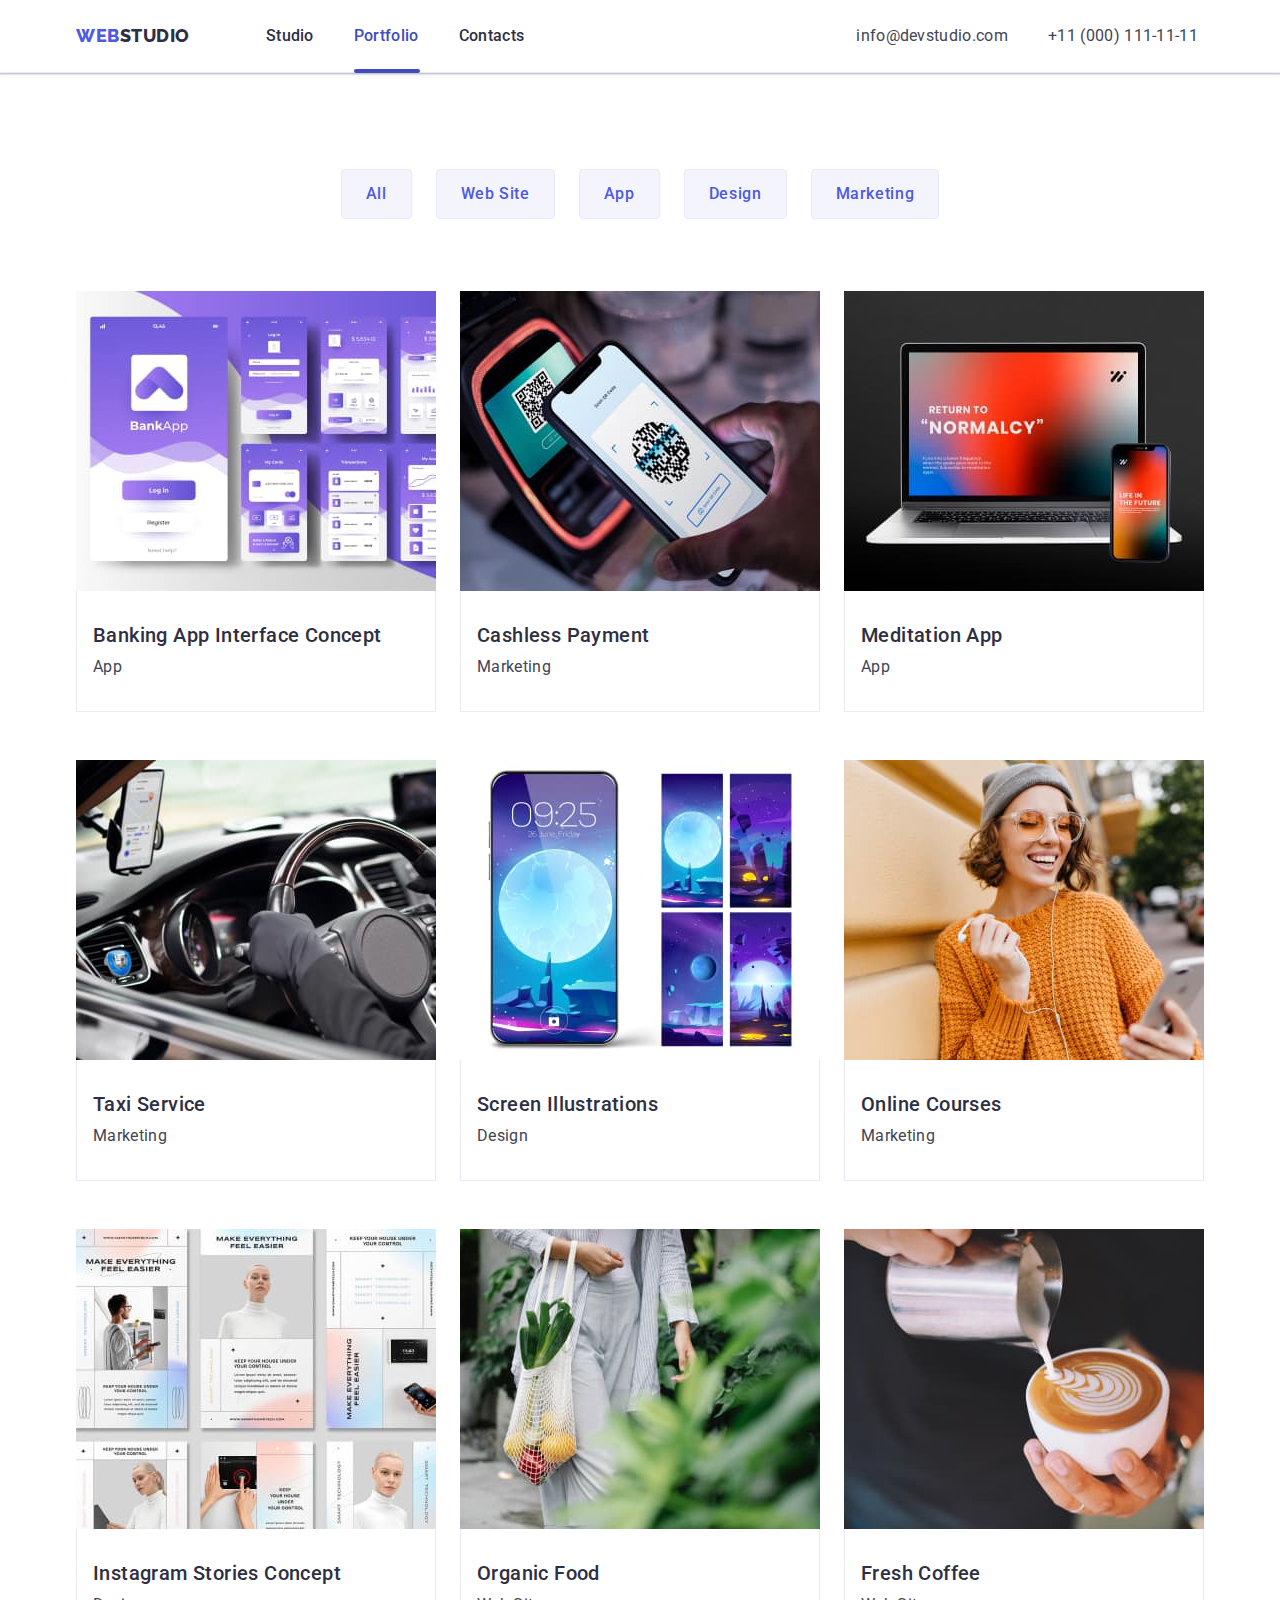
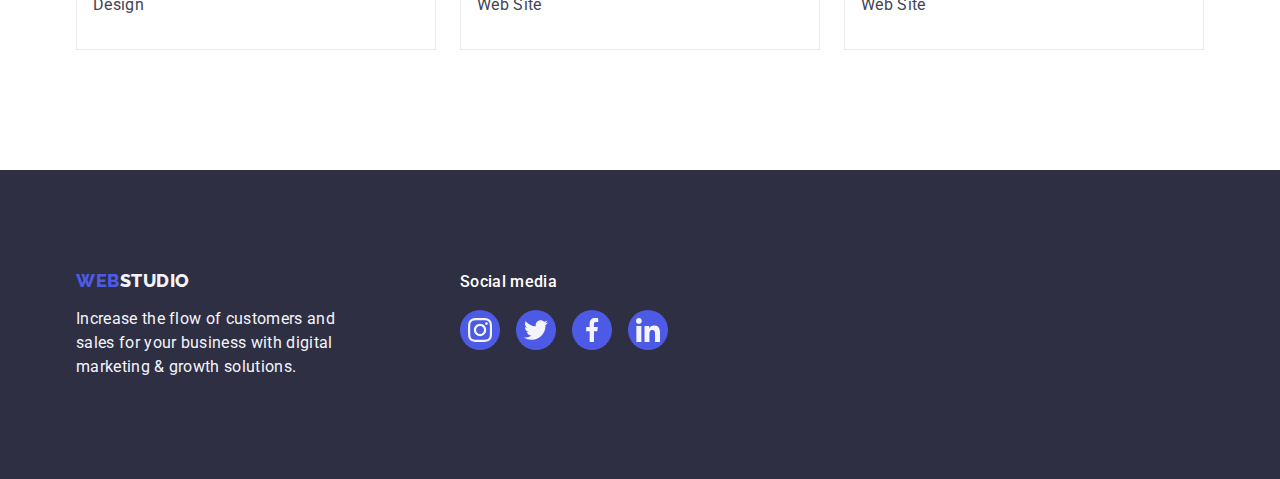
==== portfolio.html @ 27ae4219 "Initial commit" ====
<!DOCTYPE html>
<html lang="en">

<head>
    <meta charset="UTF-8">
    <meta http-equiv="X-UA-Compatible" content="IE=edge">
    <meta name="viewport" content="width=device-width, initial-scale=1.0">
    <meta name="description" content="Effective Solutions for Your Business">
    <title>Portfolio</title>

    <link href="https://cdn.jsdelivr.net/npm/modern-normalize@2.0.0/modern-normalize.min.css" rel="stylesheet">

    <link rel="stylesheet" href="./css/styles.css">
    <link
        href="https://fonts.googleapis.com/css2?family=Raleway:wght@800&family=Roboto:wght@400;500;700;900&display=swap"
        rel="stylesheet">
    <link rel="preconnect" href="https://fonts.googleapis.com">
    <link rel="preconnect" href="https://fonts.gstatic.com" crossorigin>

</head>

<body>
    <header class="header">
        <div class="container header-container">
            <!-- Navigation -->
            <nav class="nav-block">
                <a href="./index.html" class="logo link">Web<span class="header-logo-studio">Studio</span></a>
                <ul class="list nav-list">
                    <li> <a href="./index.html" class="nav-link link ">Studio</a>
                    </li>
                    <li> <a href="./portfolio.html" class="nav-link link link-active-portfolio">Portfolio</a>
                    </li>
                    <li> <a href="" class="nav-link link">Contacts</a>
                    </li>
                </ul>
            </nav>

            <!-- Contacts -->
            <address class="contacts">
                <ul class="list contacts-list">
                    <li><a href="mailto:info@devstudio.com" class="contacts-link link">info@devstudio.com</a>
                    </li>
                    <li><a href="tel:+110001111111" class="contacts-link link">+11 (000) 111-11-11</a></li>
                </ul>
            </address>
        </div>
    </header>



    <main>
        <section class="section-portfolio">
            <div class="container">
                <h1 class="visually-hidden">Portfolio</h1>
                <ul class="button-list list">
                    <li><button type="button" class="filter-button">All</button></li>
                    <li><button type="button" class="filter-button">Web Site</button></li>
                    <li><button type="button" class="filter-button">App</button></li>
                    <li><button type="button" class="filter-button">Design</button></li>
                    <li><button type="button" class="filter-button">Marketing</button></li>
                </ul>

                <!-- row1 -->
                <ul class="row-list list">
                    <li class="row-list-item ">
                        <a href="" class="link row-link">
                            <div class="overlay-box">
                                <img src="./images/Portfolio/img1-1.jpg" alt="bank app" width="360" height="300">
                                <p class="overlay-text">14 Stylish and User-Friendly App Design Concepts · Task
                                    Manager App
                                    · Calorie Tracker App · Exotic Fruit Ecommerce App ·
                                    Cloud Storage App</p>
                            </div>
                            <div class="project-card-container">
                                <h2 class="project-card-title">Banking App Interface Concept</h2>
                                <p class="project-card-text">App</p>
                            </div>
                        </a>
                    </li>
                    <li class="row-list-item">
                        <a href="" class="link row-link">
                            <div class="overlay-box">
                                <img src="./images/Portfolio/img1-2.jpg" alt="payment" width="360" height="300">
                                <p class="overlay-text">14 Stylish and User-Friendly App Design Concepts · Task Manager
                                    App
                                    · Calorie Tracker App · Exotic Fruit Ecommerce App ·
                                    Cloud Storage App/p>
                            </div>
                            <div class="project-card-container">
                                <h2 class="project-card-title">Cashless Payment</h2>
                                <p class="project-card-text">Marketing</p>
                            </div>
                        </a>
                    </li>
                    <li class="row-list-item">
                        <a href="" class="link row-link">
                            <div class="overlay-box">
                                <img src="./images/Portfolio/img1-3.jpg" alt="meditation app" width="360" height="300">
                                <p class="overlay-text">14 Stylish and User-Friendly App Design Concepts · Task Manager
                                    App
                                    · Calorie Tracker App · Exotic Fruit Ecommerce App ·
                                    Cloud Storage App</p>
                            </div>
                            <div class="project-card-container">
                                <h2 class="project-card-title">Meditation App</h2>
                                <p class="project-card-text">App</p>
                            </div>
                        </a>
                    </li>
                    <!-- row2 -->
                    <li class="row-list-item">
                        <a href="" class="link row-link">
                            <div class="overlay-box">
                                <img src="./images/Portfolio/img2-1.jpg" alt="taxi driver" width="360" height="300">
                                <p class="overlay-text">14 Stylish and User-Friendly App Design Concepts · Task Manager
                                    App
                                    · Calorie Tracker App · Exotic Fruit Ecommerce App ·
                                    Cloud Storage App</p>
                            </div>
                            <div class="project-card-container">
                                <h2 class="project-card-title">Taxi Service</h2>
                                <p class="project-card-text">Marketing</p>
                            </div>
                        </a>
                    </li>
                    <li class="row-list-item">
                        <a href="" class="link row-link">
                            <div class="overlay-box">
                                <img src="./images/Portfolio/img2-2.jpg" alt="screen illustrations" width="360"
                                    height="300">
                                <p class="overlay-text">14 Stylish and User-Friendly App Design Concepts · Task Manager
                                    App
                                    · Calorie Tracker App · Exotic Fruit Ecommerce App ·
                                    Cloud Storage App</p>
                            </div>
                            <div class="project-card-container">
                                <h2 class="project-card-title">Screen Illustrations</h2>
                                <p class="project-card-text">Design</p>
                            </div>
                        </a>
                    </li>
                    <li class="row-list-item">
                        <a href="" class="link row-link">
                            <div class="overlay-box">
                                <img src="./images/Portfolio/img2-3.jpg" alt="woman with phone" width="360"
                                    height="300">
                                <p class="overlay-text">14 Stylish and User-Friendly App Design Concepts · Task Manager
                                    App
                                    · Calorie Tracker App · Exotic Fruit Ecommerce App ·
                                    Cloud Storage App</p>
                            </div>
                            <div class="project-card-container">
                                <h2 class="project-card-title">Online Courses</h2>
                                <p class="project-card-text">Marketing</p>
                            </div>
                        </a>
                    </li>
                    <!-- row 3 -->
                    <li class="row-list-item">
                        <a href="" class="link row-link">
                            <div class="overlay-box">

                                <img src="./images/Portfolio/img3-1.jpg" alt="Instagram Stories" width="360"
                                    height="300">
                                <p class="overlay-text">14 Stylish and User-Friendly App Design Concepts · Task Manager
                                    App
                                    · Calorie Tracker App · Exotic Fruit Ecommerce App ·
                                    Cloud Storage App</p>
                            </div>
                            <div class="project-card-container">
                                <h2 class="project-card-title">Instagram Stories Concept</h2>
                                <p class="project-card-text">Design</p>
                            </div>
                        </a>
                    </li>
                    <li class="row-list-item">
                        <a href="" class="link row-link">
                            <div class="overlay-box">
                                <img src="./images/Portfolio/img3-2.jpg" alt="Organic Food" width="360" height="300">
                                <p class="overlay-text">14 Stylish and User-Friendly App Design Concepts · Task Manager
                                    App
                                    · Calorie Tracker App · Exotic Fruit Ecommerce App ·
                                    Cloud Storage App</p>
                            </div>
                            <div class="project-card-container">
                                <h2 class="project-card-title">Organic Food</h2>
                                <p class="project-card-text">Web Site</p>
                            </div>
                        </a>
                    </li>
                    <li class="row-list-item">
                        <a href="" class="link row-link">
                            <div class="overlay-box">
                                <img src="./images/Portfolio/img3-3.jpg" alt="Fresh Coffee" width="360" height="300">
                                <p class="overlay-text">14 Stylish and User-Friendly App Design Concepts · Task Manager
                                    App
                                    · Calorie Tracker App · Exotic Fruit Ecommerce App ·
                                    Cloud Storage App</p>
                            </div>
                            <div class="project-card-container">
                                <h2 class="project-card-title">Fresh Coffee</h2>
                                <p class="project-card-text">Web Site</p>
                            </div>
                        </a>
                    </li>
                </ul>
            </div>
        </section>
    </main>




    <!-- footer -->
    <footer class="footer">
        <div class="container footer-container">
            <div class="footer-container-primary">
                <a href="./index.html" class="footer-logo footer-link">Web<span class="footer-logo-studio">Studio</span>
                </a>
                <p class="footer-text">Increase the flow of customers and sales for your business with digital marketing
                    &
                    growth solutions.</p>
            </div>

            <!-- logo block -->
            <div class="block-footer-icon">
                <p class="footer-social-title">Social media</p>
                <ul class="footer-icon-list">
                    <li class="footer-icon-item">
                        <a href="https://www.instagram.com" class="footer-icon-link" target="_blank">
                            <svg class="footer-icon" width="24" height="24">
                                <use href="./images/icons.svg#instagram-footer">
                                </use>
                            </svg>
                        </a>
                    </li>
                    <li class="footer-icon-item">
                        <a href="https://www.twitter.com" class="footer-icon-link" target="_blank">
                            <svg class="footer-icon" width="24" height="24">
                                <use href="./images/icons.svg#twitter-footer">
                                </use>
                            </svg>
                        </a>
                    </li>
                    <li class="footer-icon-item">
                        <a href="https://www.facebook.com" class="footer-icon-link" target="_blank">
                            <svg class="footer-icon" width="24" height="24">
                                <use href="./images/icons.svg#facebook-footer">
                                </use>
                            </svg>
                        </a>
                    </li>
                    <li class="footer-icon-item">
                        <a href="https://www.linkedin.com" class="footer-icon-link" target="_blank">
                            <svg class="footer-icon" width="24" height="24">
                                <use href="./images/icons.svg#linkedin-footer">
                                </use>
                            </svg>
                        </a>
                    </li>
                </ul>

            </div>
        </div>
    </footer>


</body>
---- css/styles.css ----
:root {
    --primary-brand-color: #4D5AE5;
    --navbar-color: #2E2F42;
    --navbar-contacts-color: #434455;
    --text-color: #434455;
    --footer-text-color: #F4F4FD;
    --button-border-color: #e7e9fc;
    --ocean-link-color: #404BBF;
    --logo-color: #8E8F99;
    --white-color: #FFFFFF;
}

body {
    font-family: 'Raleway', sans-serif;
    font-family: "Roboto", sans-serif;
    background: #FFFFFF;
    min-height: 100vh;
    color: var(--text-color);

}

main {}

h1,
h2,
h3,
h4,
h5,
h6,
ul,
li,
p {
    margin: 0;
}

header {
    background: #FFFFFF;
}

a {
    text-decoration: none;
}

ul {
    list-style-type: none;
}

.list {
    list-style: none;
}

.link {
    text-decoration: none;
}

img {
    display: block;
}

.container {
    width: 1158px;
    margin: 0 auto;
    padding: 0 15px;
}

.section {
    margin: 0 auto;
    padding: 0 15px
}

.visually-hidden {
    position: absolute;
    width: 1px;
    height: 1px;
    margin: -1px;
    border: 0;
    padding: 0;
    white-space: nowrap;
    clip-path: inset(100%);
    clip: rect(0 0 0 0);
    overflow: hidden;
}

/*=============================================
=                   header                    =
=============================================*/

.header {
    border-bottom: 1px solid #e7e9fc;
    padding: 24px 0;
    box-shadow: 0px 2px 1px rgba(46, 47, 66, 0.08),
        0px 1px 1px rgba(46, 47, 66, 0.16),
        0px 1px 6px rgba(46, 47, 66, 0.08)
}

.header-container {
    display: flex;
    padding-right: 0;
    padding-left: 0;
    padding: 0 15px;
}


.logo {
    color: var(--primary-brand-color);
    font-family: "Raleway", sans-serif;
    text-decoration: none;
    text-transform: uppercase;
    font-weight: 800;
    font-size: 18px;
    line-height: 1.17;
    letter-spacing: 0.03em;
    margin-right: 76px;
}


.header-logo-studio {
    color: var(--navbar-color);
}

.nav-block {
    display: flex;
    align-items: center;
    margin-right: 332px;
    position: relative;
}

/* ???????????? */

.link-active-studio::after {
    content: "";
    position: absolute;
    width: 48px;
    height: 4px;
    background: var(--ocean-link-color);
    border-radius: 2px;
    color: #404bbf;
    left: 0;
    bottom: -4px;
}

.link-active-portfolio::after {
    content: "";
    position: absolute;
    width: 66px;
    height: 4px;
    background: #404bbf;
    border-radius: 2px;
    left: 0;
    bottom: -4px;
}

/* ???????????????? */
.nav-list-item {
    position: relative;
}

.nav-list {
    display: flex;
    gap: 40px;
    padding-left: 0;
}

.nav-link {
    font-weight: 500;
    font-size: 16px;
    line-height: 1.5;
    letter-spacing: 0.02em;
    color: var(--navbar-color);
    padding: 24px 0;
}

/* active link */
.link-active-studio {
    transition: color 250ms cubic-bezier(0.4, 0, 0.2, 1);
    position: relative;
    color: #404bbf;
}

.link-active-portfolio {
    transition: color 250ms cubic-bezier(0.4, 0, 0.2, 1);
    position: relative;
    color: #404bbf;
}

/* active link */

.nav-link:hover {
    color: #404bbf;
}

.nav-link:active {
    color: #404bbf;
}

.contacts {
    font-style: normal;

}

.contacts-list {
    display: flex;
    padding-left: 0;
    gap: 40px;
}

.contacts-link {
    font-size: 16px;
    line-height: 1.5;
    letter-spacing: 0.02em;
    color: var(--navbar-contacts-color);
    line-height: 24px;

    transition: color 250ms cubic-bezier(0.4, 0, 0.2, 1);
    ;
}


.contacts-link:hover {
    color: var(--ocean-link-color);
}

.contacts-link:active {
    color: var(--ocean-link-color);
}

.contacts-link:focus {
    color: #404bbf;
}

/*=============================================
=                    main                     =
=============================================*/

/* 1 Section Title block */
.title-block {
    max-width: 1440px;
    padding: 188px 0;
    background-size: cover;
    background-image: linear-gradient(rgba(46, 47, 66, 0.7), rgba(46, 47, 66, 0.7)), url(../images/title-bg.jpg);
    background-repeat: no-repeat;
    background-position: center;
    background-size: cover;
}

.title-container {
    padding: 0;
    max-width: 496px;
    align-items: center;
    margin: 0 auto;
}

.title-text {
    display: flex;
    font-style: normal;
    font-weight: 700;
    font-size: 56px;
    line-height: 1.07;
    text-align: center;
    letter-spacing: 0.02em;
    color: #FFFFFF;
    margin-bottom: 48px;
    max-width: 496px;


}

.title-button {
    font-family: "Roboto", sans-serif;
    font-weight: 500;
    font-size: 16px;
    letter-spacing: 0.04em;
    color: #FFFFFF;
    cursor: pointer;
    background-color: var(--primary-brand-color);
    font-style: normal;
    line-height: 1.5;

    margin-top: 48px;
    margin: 0 auto;
    display: block;
    min-width: 169px;
    height: 56px;
    border: none;
    border-radius: 4px;
    transition: background-color 250ms cubic-bezier(0.4, 0, 0.2, 1);

}

.title-button:hover {
    background-color: var(--ocean-link-color);
}

.title-button:active {
    background-color: var(--ocean-link-color);
}

.title-button:focus {
    background-color: var(--ocean-link-color);
}

/* 2 Section about */



.about {
    padding: 120px 0;
}

.about-title {
    font-weight: 500;
    font-size: 20px;
    line-height: 1.2;
    letter-spacing: 0.02em;
    color: var(--navbar-color);

}

.about-list {
    display: flex;
    gap: 24px;
    padding-left: 0;
    align-items: center;
}

.about-list-item {
    width: calc((100% - 72px) / 4);
}

.section-about-title {
    font-weight: 500;
    font-size: 20px;
    line-height: 1.2;
    letter-spacing: 0.02em;
    color: var(--navbar-color);
    margin-bottom: 8px;
}

.section-about-text {
    font-size: 16px;
    line-height: 1.5;
    letter-spacing: 0.02em;
    color: var(--text-color);
}

/* icon about */
.about-icon {
    display: flex;
    justify-content: center;
    background-color: #F4F4FD;
    padding: 24px 0;
    border-radius: 4px;
    align-items: center;
    margin-bottom: 8px;
}

/* 3 Section work */

.work {
    padding-bottom: 120px;
}

.section-work-title {
    font-weight: 700;
    font-size: 36px;
    text-transform: capitalize;
    color: var(--navbar-color);
    line-height: 1.11;
    letter-spacing: 0.02em;
    text-align: center;
    margin-bottom: 72px;
    margin-top: 0;
}

.work-list {
    display: flex;
    gap: 24px;
    padding-left: 0;
}

.work-list-item {
    width: calc((100% - 48px)/3);
}

/* 4 Section Team */
.team {
    padding: 120px 0;
    background-color: #F4F4FD;
}


.team-title {
    font-family: 'Roboto';
    font-style: normal;
    font-weight: 700;
    font-size: 36px;
    line-height: 1.11;
    text-align: center;
    letter-spacing: 0.02em;
    text-transform: capitalize;
    color: var(--navbar-color);
    margin-bottom: 72px;
}

.team-list {
    display: flex;
    gap: 24px;
    padding-left: 0;
    margin-top: 0px;
    margin-bottom: 0px;
}

.team-list-item {
    text-align: center;
    background: #FFFFFF;
    width: calc((100% - 3 * 24px) / 4);
    box-shadow: 0px 1px 6px rgba(46, 47, 66, 0.08), 0px 1px 1px rgba(46, 47, 66, 0.16), 0px 2px 1px rgba(46, 47, 66, 0.08);
    border-radius: 0px 0px 4px 4px;
}

.team-card-container {
    padding: 32px 0;
}

.our-team-container {}

.team-list-name {
    font-style: normal;
    font-weight: 500;
    font-size: 20px;
    line-height: 1.2;
    text-align: center;
    letter-spacing: 0.02em;
    color: #2E2F42;
    margin-bottom: 8px;
    margin-top: 0;
}

.team-list-text {
    font-size: 16px;
    line-height: 1.5;
    letter-spacing: 0.02em;
    text-align: center;
    margin: 0;
    margin-bottom: 8px;
}

.team-icon {
    left: 30%;
    right: 30%;
    top: 30%;
    bottom: 30%;
    max-width: 16px;
    max-height: 16px;
    fill: var(--footer-text-color);
}


.team-block-icon {}

.team-block-icon-list {
    display: flex;
    gap: 24px;
    padding: 0;
    justify-content: center;
}

.team-logo-link {
    width: 40px;
    height: 40px;
    background-color: var(--primary-brand-color);
    border-radius: 50%;
    display: flex;
    align-items: center;
    justify-content: center;
    transition: background-color 250ms cubic-bezier(0.4, 0, 0.2, 1);
}


.team-logo-link:hover {
    background-color: var(--ocean-link-color);
}

.team-logo-link:focus {
    background-color: var(--ocean-link-color);
}

/* Section customers */
.customers {
    padding: 120px 0;
}

.customers-list {
    display: flex;
    gap: 24px;
    justify-content: center;
    align-items: center;
    padding: 0;

}

.customers-item {
    width: calc((100% - 120px) / 6);
    height: 88px;

}

.customers-link {
    width: 100%;
    height: 100%;
    border: 1px solid #8E8F99;
    border-radius: 4px;
    display: flex;
    align-items: center;
    justify-content: center;
    color: var(--logo-color);
    transition: border-color 250ms cubic-bezier(0.4, 0, 0.2, 1),
        color 250ms cubic-bezier(0.4, 0, 0.2, 1);

}

.customers-link:hover {
    border-color: #404BBF;
    color: #404BBF;
    fill: #404BBF;
}

.customers-link:focus {
    border-color: #404BBF;
    color: #404BBF;
    fill: #404BBF;
}

.customers-link:active {
    border-color: #404BBF;
    color: #404BBF;
    fill: #404BBF;
}

.block-icon {
    border-radius: 4px;
    width: 168px;
    padding: 16px 32px;
}


.block-icon:hover .logo-customers {
    fill: var(--ocean-link-color);
}

.logo-customers {
    width: 104px;
    height: 56px;
    fill: currentColor;
}

.logo-customers:hover {}

/*=============================================
=                   footer                    =
=============================================*/
.footer {
    background: #2E2F42;
    padding: 100px 0;
}

.footer-logo {
    color: var(--primary-brand-color);
    font-family: "Raleway", sans-serif;
    text-decoration: none;
    text-transform: uppercase;
    font-weight: 800;
    font-size: 18px;
    line-height: 1.17;
    letter-spacing: 0.03em;
}

.footer-logo-studio {
    color: #f4f4fd;
}

.footer-link {
    margin-bottom: 16px;
    display: inline-block;
}

.footer-text {
    line-height: 1.5;
    letter-spacing: 0.02em;
    color: var(--footer-text-color);
    max-width: 264px;
    margin: 0;
}

.footer-container {
    display: flex;
    align-items: baseline
}

.footer-container-primary {
    margin-right: 120px;
}

/* icon block */
.block-footer-icon {}


.footer-icon {
    fill: var(--footer-text-color);
}

.footer-icon-list {
    display: flex;
    gap: 16px;
    align-items: center;
    justify-content: center;
    padding: 0;

}

.footer-icon-item {
    width: 40px;
    height: 40px;
    position: relative;

}

.footer-icon-link {
    width: 100%;
    height: 100%;
    display: flex;
    background-color: var(--primary-brand-color);
    border-radius: 50%;
    align-items: center;
    justify-content: center;
    transition: background-color 250ms cubic-bezier(0.4, 0, 0.2, 1);
}

.footer-icon-link:hover {
    background-color: #31D0AA;
}

.footer-icon-link:focus {
    background-color: #31D0AA;
}

.footer-icon-link:active {
    background-color: #31D0AA;
}

.footer-social-title {
    font-weight: 500;
    font-size: 16px;
    letter-spacing: 0.02em;
    line-height: 1.5;
    color: var(--white-color);
    margin-bottom: 16px;
    padding: 0;
}



/*=============================================
=               Portfolio page                =
=============================================*/

.section-portfolio {
    padding-top: 96px;
    padding-bottom: 120px;
}

.button-list {
    display: flex;
    gap: 24px;
    justify-content: center;
    margin-bottom: 72px;
    padding: 0;
}

.filter-button {
    font-family: "Roboto", sans-serif;
    font-weight: 500;
    font-size: 16px;
    line-height: 1.5;
    letter-spacing: 0.04em;
    color: var(--primary-brand-color);
    background-color: var(--footer-text-color);
    cursor: pointer;

    padding: 12px 24px;
    border: 1px solid var(--button-border-color);
    border-radius: 4px;

    transition: color 250ms cubic-bezier(0.4, 0, 0.2, 1),
        background-color 250ms cubic-bezier(0.4, 0, 0.2, 1),
        border-color 250ms cubic-bezier(0.4, 0, 0.2, 1),
        box-shadow 250ms cubic-bezier(0.4, 0, 0.2, 1);
}

.filter-button:hover,
.filter-button:focus,
.filter-button:active {
    color: #FFFFFF;
    background-color: #404BBF;
    border: 1px solid transparent;
    box-shadow: 0px 3px 1px rgba(0, 0, 0, 0.1),
        0px 2px 1px rgba(0, 0, 0, 0.08),
        0px 2px 2px rgba(0, 0, 0, 0.12);
}


.row-list {
    display: flex;
    flex-wrap: wrap;
    column-gap: 24px;
    row-gap: 48px;
    padding: 0;

}

.row-link {
    display: block;
    transition: box-shadow 250ms cubic-bezier(0.4, 0, 0.2, 1);
}

.row-link:hover,
.row-link:focus {
    box-shadow: 0px 1px 6px rgba(46, 47, 66, 0.08),
        0px 1px 1px rgba(46, 47, 66, 0.16),
        0px 2px 1px rgba(46, 47, 66, 0.08);
    transform: translateY(0%);
}

.row-list-item {
    width: calc((100% - 48px)/3);
}


.row-list-item:hover,
.row-list-item:focus {
    box-shadow: 0px 1px 6px rgba(46, 47, 66, 0.08),
        0px 1px 1px rgba(46, 47, 66, 0.16),
        0px 2px 1px rgba(46, 47, 66, 0.08);
}

.project-card-container {
    padding: 32px 16px;
    border: 1px solid #e7e9fc;
    border-top: none;
    width: 360px;

}

.project-card-title {
    font-weight: 500;
    font-size: 20px;
    line-height: 1.2;
    letter-spacing: 0.02em;
    color: #2e2f42;
    margin-bottom: 8px;
}

.project-card-text {
    font-size: 16px;
    line-height: 1.5;
    letter-spacing: 0.02em;
    color: var(--text-color);

}

.row-link:hover .overlay-text,
.row-link:focus .overlay-text {
    transform: translateY(0%);
}

/* overlay */
.overlay-text {
    position: absolute;
    top: 0;
    font-size: 16px;
    line-height: 1.5;
    letter-spacing: 0.02em;
    background-color: #4d5ae5;
    height: 100%;
    width: 100%;
    transform: translateY(100%);
    transition: transform 250ms cubic-bezier(0.4, 0, 0.2, 1);
    color: var(--footer-text-color);
    padding: 40px 32px;
}

.overlay-box {
    position: relative;
    overflow: hidden;
}

/* modal */


.is-hidden {
    visibility: hidden;
    opacity: 0;
    pointer-events: none;
}

.modal-container {
    position: fixed;
    top: 0;
    left: 0;
    width: 100%;
    height: 100%;
    background-color: rgba(46, 47, 66, 0.4);
    transition: opacity 250ms cubic-bezier(0.4, 0, 0.2, 1), visibility 250ms cubic-bezier(0.4, 0, 0.2, 1);
}

.modal-active {
    position: absolute;
    width: 408px;
    min-height: 584px;

    top: 50%;
    left: 50%;

    cursor: default;
    display: flex;
    justify-content: end;
    transform: translate(-50%, -50%) scale(1);


    background: #FCFCFC;
    box-shadow: 0px 1px 1px rgba(0, 0, 0, 0.14), 0px 1px 3px rgba(0, 0, 0, 0.12), 0px 2px 1px rgba(0, 0, 0, 0.2);
    border-radius: 4px;

    padding-top: 24px;
    padding-right: 24px;

    transition: transform 250ms cubic-bezier(0.4, 0, 0.2, 1);
}

.close-btn {
    position: absolute;
    top: 24px;
    right: 24px;
    width: 24px;
    height: 24px;

    cursor: pointer;
    background-color: #E7E9FC;
    border: 1px solid rgba(0, 0, 0, 0.1);
    border-radius: 50%;
    display: flex;
    justify-content: center;
    align-items: center;
    padding: 0px;

    transition: background-color 250ms cubic-bezier(0.4, 0, 0.2, 1), border 250ms cubic-bezier(0.4, 0, 0.2, 1);
}

.close-btn:hover,
.close-btn:focus {
    background-color: #404bbf;
    border: none;
}

.close-btn-svg {
    padding: 0;
    margin: 0;
    transition: fill 250ms cubic-bezier(0.4, 0, 0.2, 1);
}

.close-btn:hover .close-btn-svg,
.close-btn:focus .close-btn-svg {
    fill: #ffffff
}
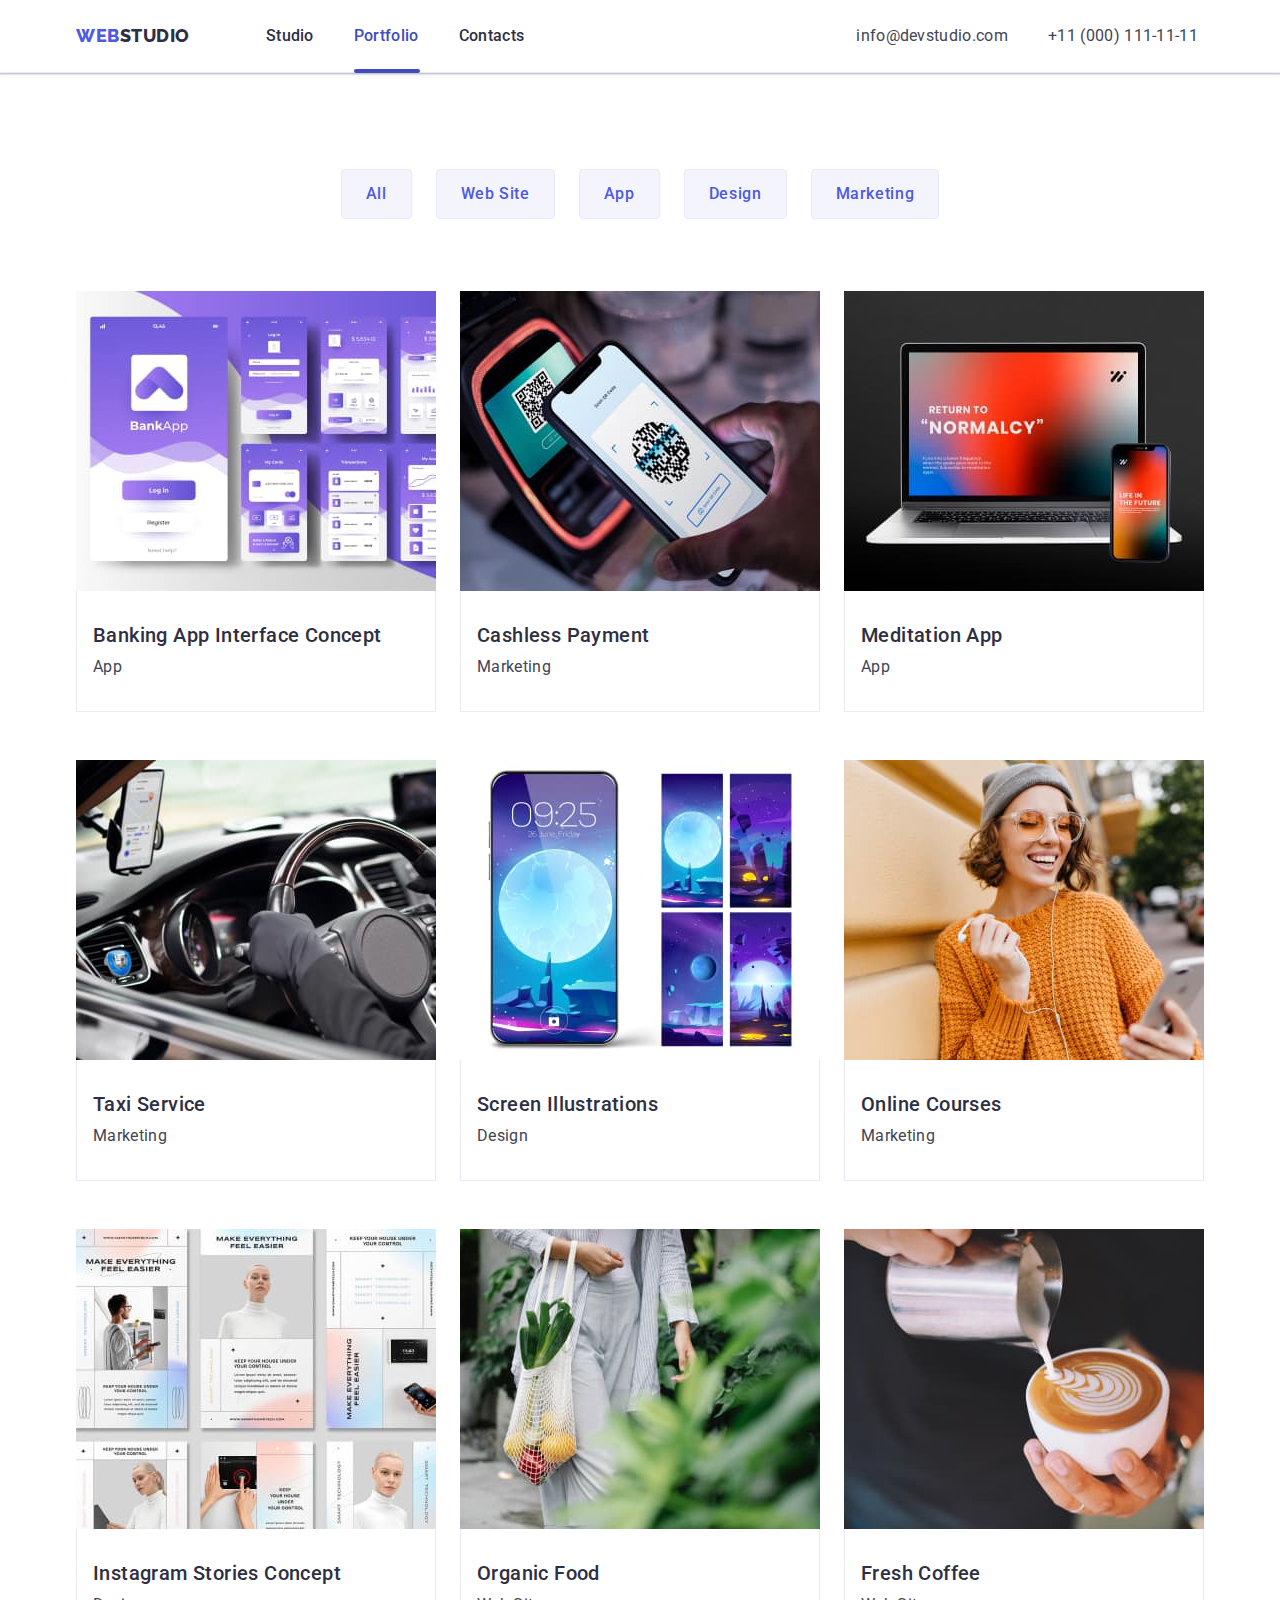
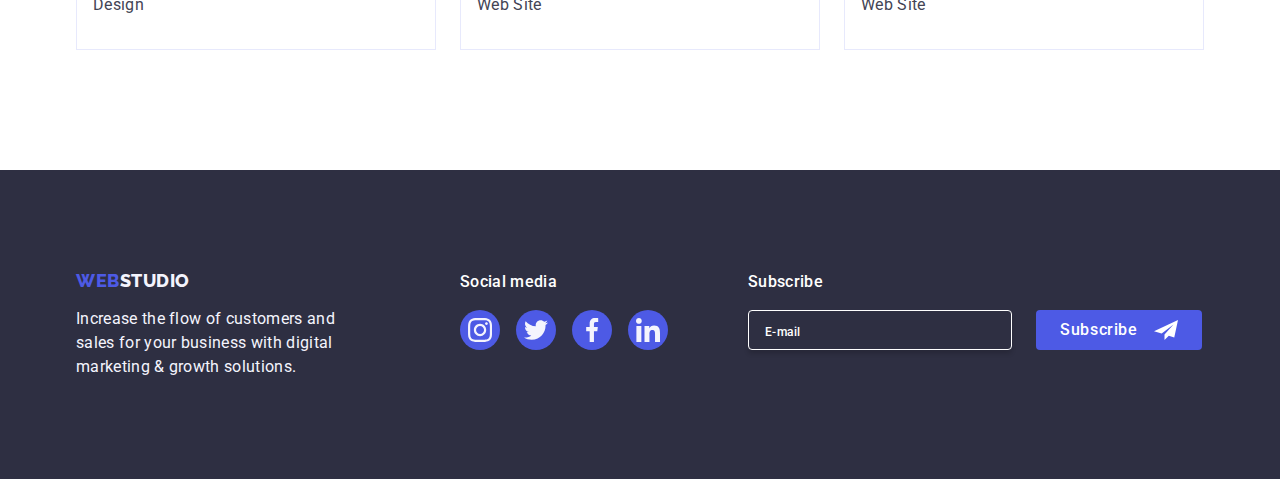
==== commit 650b5cb3: "fotter" ====
--- a/portfolio.html
+++ b/portfolio.html
@@ -261,6 +261,21 @@
                 </ul>
 
             </div>
+            <!-- Subscribe -->
+            <div class="footer-subscribe-container">
+
+                <p class="subscribe-text">Subscribe</p>
+                <div class="subscribe-input-block">
+                    <input type="email" name="footer-email" id="footer-email" class="footer-input" placeholder="E-mail">
+                    <button type="submit" class="subscribe-btn">Subscribe<span>
+                            <svg width="24" height="24" class="subscribe-btn-logo">
+                                <use href="./images/icons.svg#footer-subscribe"></use>
+                            </svg>
+                        </span>
+                    </button>
+                </div>
+            </div>
+
         </div>
     </footer>
 
--- a/css/styles.css
+++ b/css/styles.css
@@ -659,6 +659,75 @@
 }
 
 
+/* Subscribe */
+
+.footer-subscribe-container {
+    margin-left: 80px;
+}
+
+.subscribe-text {
+    color: var(--white, #FFF);
+    font-size: 16px;
+    font-weight: 500;
+    line-height: 24px;
+    letter-spacing: 0.32px;
+    margin-bottom: 16px;
+}
+
+.subscribe-input-block {
+    display: flex;
+    gap: 24px;
+    justify-content: center;
+    align-items: center;
+}
+
+.footer-input {
+    width: 264px;
+    height: 40px;
+    border-radius: 4px;
+    border: 1px solid var(--white, #FFF);
+    box-shadow: 0px 4px 4px 0px rgba(0, 0, 0, 0.15);
+    background-color: #4d5ae500;
+    padding-left: 16px;
+
+    font-weight: 500;
+    line-height: 24px;
+    color: var(--button-border-color);
+}
+
+.footer-input::placeholder {
+    color: var(--white, #FFF);
+    font-size: 12px;
+
+    line-height: 24px;
+    letter-spacing: 0.48px;
+}
+
+.subscribe-btn {
+    padding: 8px 24px;
+    color: var(--white, #FFF);
+    text-align: center;
+
+    /* Button Text */
+    font-size: 16px;
+    font-weight: 500;
+    line-height: 24px;
+    letter-spacing: 0.64px;
+    background-color: var(--primary-brand-color);
+    border-radius: 4px;
+    display: flex;
+    gap: 16px;
+    height: 40px;
+    border: none;
+    transition: background-color 250ms cubic-bezier(0.4, 0, 0.2, 1);
+}
+
+.subscribe-btn:hover {
+    background: var(--ocean, #404BBF);
+}
+
+.subscribe-btn-logo {}
+
 
 /*=============================================
 =               Portfolio page                =
@@ -823,7 +892,7 @@
 
     cursor: default;
     display: flex;
-    justify-content: end;
+    flex-direction: column;
     transform: translate(-50%, -50%) scale(1);
 
 
@@ -831,12 +900,13 @@
     box-shadow: 0px 1px 1px rgba(0, 0, 0, 0.14), 0px 1px 3px rgba(0, 0, 0, 0.12), 0px 2px 1px rgba(0, 0, 0, 0.2);
     border-radius: 4px;
 
-    padding-top: 24px;
+    padding-top: 72px;
     padding-right: 24px;
-
+    padding-left: 24px;
     transition: transform 250ms cubic-bezier(0.4, 0, 0.2, 1);
 }
 
+/* close btn */
 .close-btn {
     position: absolute;
     top: 24px;
@@ -871,4 +941,176 @@
 .close-btn:hover .close-btn-svg,
 .close-btn:focus .close-btn-svg {
     fill: #ffffff
+}
+
+/* close btn */
+
+/* input */
+.input-container {
+    display: flex;
+    flex-direction: column;
+    align-items: center;
+    justify-content: center;
+}
+
+.input-container h3 {
+    color: var(--navyblue, #2E2F42);
+    text-align: center;
+    /* Body Medium */
+    font-size: 16px;
+    font-family: Roboto;
+    font-weight: 500;
+    line-height: 24px;
+    letter-spacing: 0.32px;
+}
+
+
+
+.modal-content {}
+
+.form-container {
+    display: flex;
+    flex-direction: column;
+    justify-content: center;
+    margin-top: 16px;
+}
+
+.form-container input {}
+
+.form-input {
+    border: 1px solid var(--navyblue-modal, rgba(46, 47, 66, 0.40));
+    border-radius: 4px;
+    width: 360px;
+    height: 40px;
+
+    font-size: 12px;
+    font-family: Roboto;
+    line-height: 14px;
+    letter-spacing: 0.48px;
+    color: #2E2F42;
+    transition: border 250ms cubic-bezier(0.4, 0, 0.2, 1);
+}
+
+.form-container label {
+    display: flex;
+    align-items: flex-start;
+    margin-top: 8px;
+    margin-bottom: 4px;
+}
+
+label {
+    color: var(--lightslate, #8E8F99);
+    /* Small Text */
+    font-size: 12px;
+    font-family: Roboto;
+    line-height: 14px;
+    letter-spacing: 0.48px;
+}
+
+/* comments */
+.comment-textarea {
+    width: 360px;
+    height: 120px;
+    resize: none;
+    padding-top: 8px;
+    padding-left: 16px;
+    padding-right: 16px;
+}
+
+textarea::placeholder {
+    color: var(--navyblue-modal, rgba(46, 47, 66, 0.40));
+    font-size: 12px;
+    font-family: Roboto;
+    line-height: 14px;
+    letter-spacing: 0.48px;
+
+}
+
+/* checkbox */
+.checkbox-input {
+    border-radius: 2px;
+    border: 1px solid var(--navyblue-modal, rgba(46, 47, 66, 0.40));
+}
+
+.checkbox-text {
+    color: #8E8F99;
+    font-size: 12px;
+    font-family: Roboto;
+    line-height: 14px;
+    letter-spacing: 0.48px;
+}
+
+.checkbox-link {}
+
+.checkbox-container {
+    display: flex;
+    margin-top: 16px;
+    width: 360px;
+    gap: 8px;
+    position: relative;
+}
+
+/* .checkbox-logo {
+    position: absolute;
+    top: 0;
+    left: 0;
+} */
+
+.input-container button {
+    padding: 16px 32px;
+    color: var(--white, #FFF);
+    text-align: center;
+    /* Button Text */
+    font-size: 16px;
+    font-family: Roboto;
+    font-weight: 500;
+    line-height: 24px;
+    letter-spacing: 0.64px;
+    border-radius: 4px;
+    background-color: #4D5AE5;
+    box-shadow: 0px 4px 4px 0px rgba(0, 0, 0, 0.15);
+    width: 169px;
+    border: none;
+    margin-top: 24px;
+    transition: background-color 250ms cubic-bezier(0.4, 0, 0.2, 1);
+}
+
+.input-container button:hover {
+    background-color: var(--ocean, #404BBF);
+}
+
+/* modal logo */
+
+.modal-logo {
+    position: absolute;
+    top: 11px;
+    left: 16px;
+    fill: var(--navbar-color);
+    transition: fill 250ms cubic-bezier(0.4, 0, 0.2, 1);
+}
+
+.input-block {
+    border: none;
+}
+
+/* .input-block:hover .modal-logo, */
+.input-block:focus-within .modal-logo {
+    fill: var(--primary-brand-color);
+}
+
+.input-block:focus-within .modal-logo {
+    fill: var(--primary-brand-color);
+}
+
+.form-input:focus-within {
+    border: 1px solid var(--primary-brand-color);
+}
+
+.input-block {
+    position: relative;
+
+}
+
+.input-block input {
+    padding-left: 38px;
 }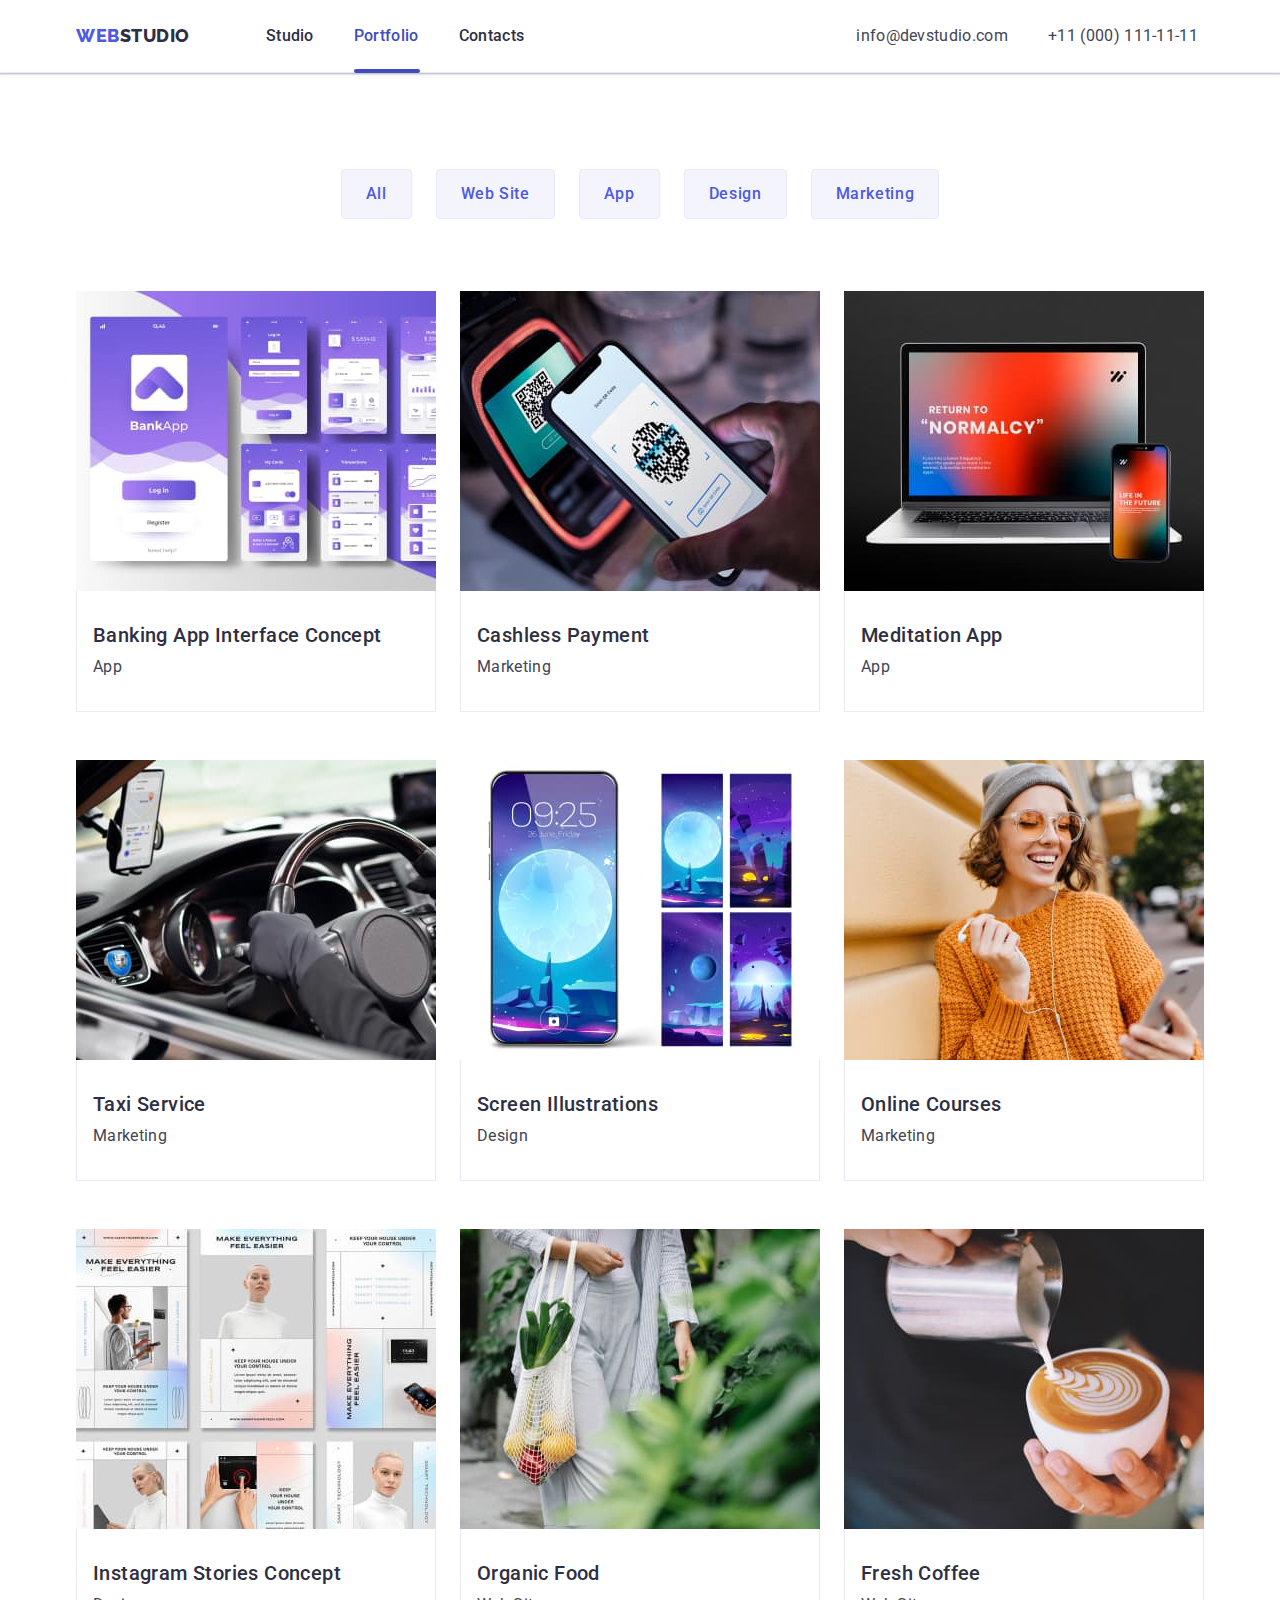
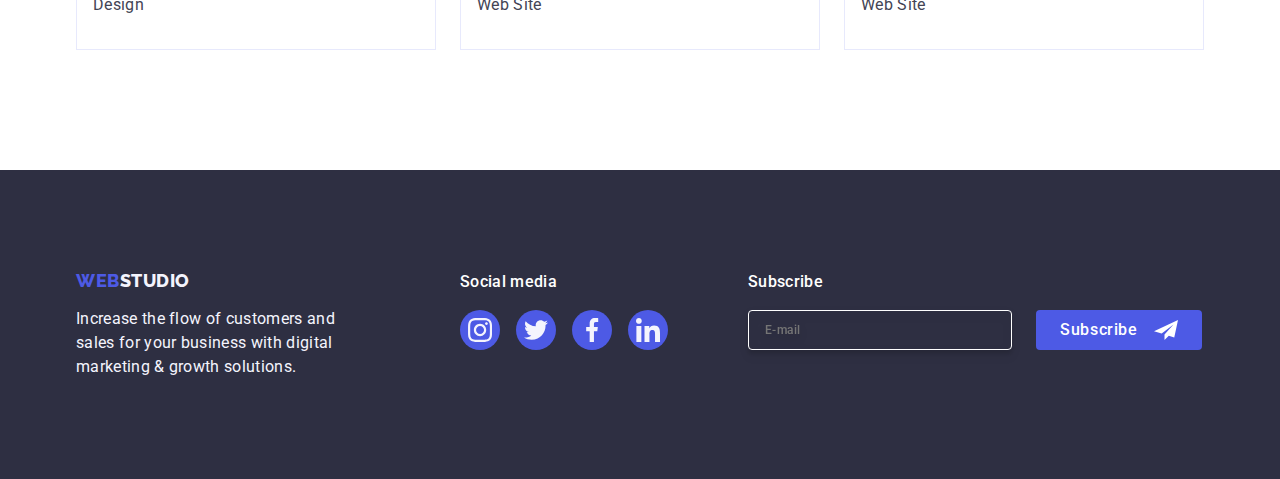
==== commit 5abbf6ea: "footerfix" ====
--- a/portfolio.html
+++ b/portfolio.html
@@ -261,19 +261,23 @@
                 </ul>
 
             </div>
+
             <!-- Subscribe -->
             <div class="footer-subscribe-container">
 
                 <p class="subscribe-text">Subscribe</p>
-                <div class="subscribe-input-block">
-                    <input type="email" name="footer-email" id="footer-email" class="footer-input" placeholder="E-mail">
-                    <button type="submit" class="subscribe-btn">Subscribe<span>
-                            <svg width="24" height="24" class="subscribe-btn-logo">
-                                <use href="./images/icons.svg#footer-subscribe"></use>
-                            </svg>
-                        </span>
+                <form class="subscribe-input-block">
+                    <label for="footer-email">
+                        <input type="email" name="footer-email" id="footer-email" class="footer-input"
+                            placeholder="E-mail">
+                    </label>
+                    <button type="submit" class="subscribe-btn">Subscribe
+                        <svg width="24" height="24" class="subscribe-btn-logo">
+                            <use href="./images/icons.svg#footer-subscribe"></use>
+                        </svg>
                     </button>
-                </div>
+
+                </form>
             </div>
 
         </div>
--- a/css/styles.css
+++ b/css/styles.css
@@ -665,6 +665,10 @@
     margin-left: 80px;
 }
 
+.form-footer {
+    display: flex;
+}
+
 .subscribe-text {
     color: var(--white, #FFF);
     font-size: 16px;
@@ -687,16 +691,18 @@
     border-radius: 4px;
     border: 1px solid var(--white, #FFF);
     box-shadow: 0px 4px 4px 0px rgba(0, 0, 0, 0.15);
-    background-color: #4d5ae500;
+
     padding-left: 16px;
-
-    font-weight: 500;
-    line-height: 24px;
-    color: var(--button-border-color);
+    background-color: transparent;
+    font-weight: 500;
+    line-height: 1.5;
+    letter-spacing: 0.04em;
+    filter: drop-shadow(0px 4px 4px rgba(0, 0, 0, 0.15));
+    color: #ffffff;
 }
 
 .footer-input::placeholder {
-    color: var(--white, #FFF);
+    color #ffffff;
     font-size: 12px;
 
     line-height: 24px;
@@ -707,6 +713,7 @@
     padding: 8px 24px;
     color: var(--white, #FFF);
     text-align: center;
+    min-width: 165px;
 
     /* Button Text */
     font-size: 16px;
@@ -716,17 +723,21 @@
     background-color: var(--primary-brand-color);
     border-radius: 4px;
     display: flex;
-    gap: 16px;
+    justify-content: center;
+    align-items: center;
     height: 40px;
     border: none;
     transition: background-color 250ms cubic-bezier(0.4, 0, 0.2, 1);
+    cursor: pointer;
 }
 
 .subscribe-btn:hover {
     background: var(--ocean, #404BBF);
 }
 
-.subscribe-btn-logo {}
+.subscribe-btn-logo {
+    margin-left: 16px;
+}
 
 
 /*=============================================
@@ -866,6 +877,13 @@
 /* modal */
 
 
+/**
+ *
+ * modal
+ *
+ */
+
+
 .is-hidden {
     visibility: hidden;
     opacity: 0;
@@ -880,6 +898,7 @@
     height: 100%;
     background-color: rgba(46, 47, 66, 0.4);
     transition: opacity 250ms cubic-bezier(0.4, 0, 0.2, 1), visibility 250ms cubic-bezier(0.4, 0, 0.2, 1);
+
 }
 
 .modal-active {
@@ -896,13 +915,15 @@
     transform: translate(-50%, -50%) scale(1);
 
 
+    padding-top: 72px;
+    padding-right: 24px;
+    padding-left: 24px;
+    padding-bottom: 24px;
     background: #FCFCFC;
     box-shadow: 0px 1px 1px rgba(0, 0, 0, 0.14), 0px 1px 3px rgba(0, 0, 0, 0.12), 0px 2px 1px rgba(0, 0, 0, 0.2);
     border-radius: 4px;
 
-    padding-top: 72px;
-    padding-right: 24px;
-    padding-left: 24px;
+
     transition: transform 250ms cubic-bezier(0.4, 0, 0.2, 1);
 }
 
@@ -953,15 +974,16 @@
     justify-content: center;
 }
 
-.input-container h3 {
-    color: var(--navyblue, #2E2F42);
+.modal-text {
+    color: var(--navbar-color);
     text-align: center;
     /* Body Medium */
     font-size: 16px;
-    font-family: Roboto;
+
     font-weight: 500;
     line-height: 24px;
     letter-spacing: 0.32px;
+    margin-bottom: 16px;
 }
 
 
@@ -972,7 +994,7 @@
     display: flex;
     flex-direction: column;
     justify-content: center;
-    margin-top: 16px;
+
 }
 
 .form-container input {}
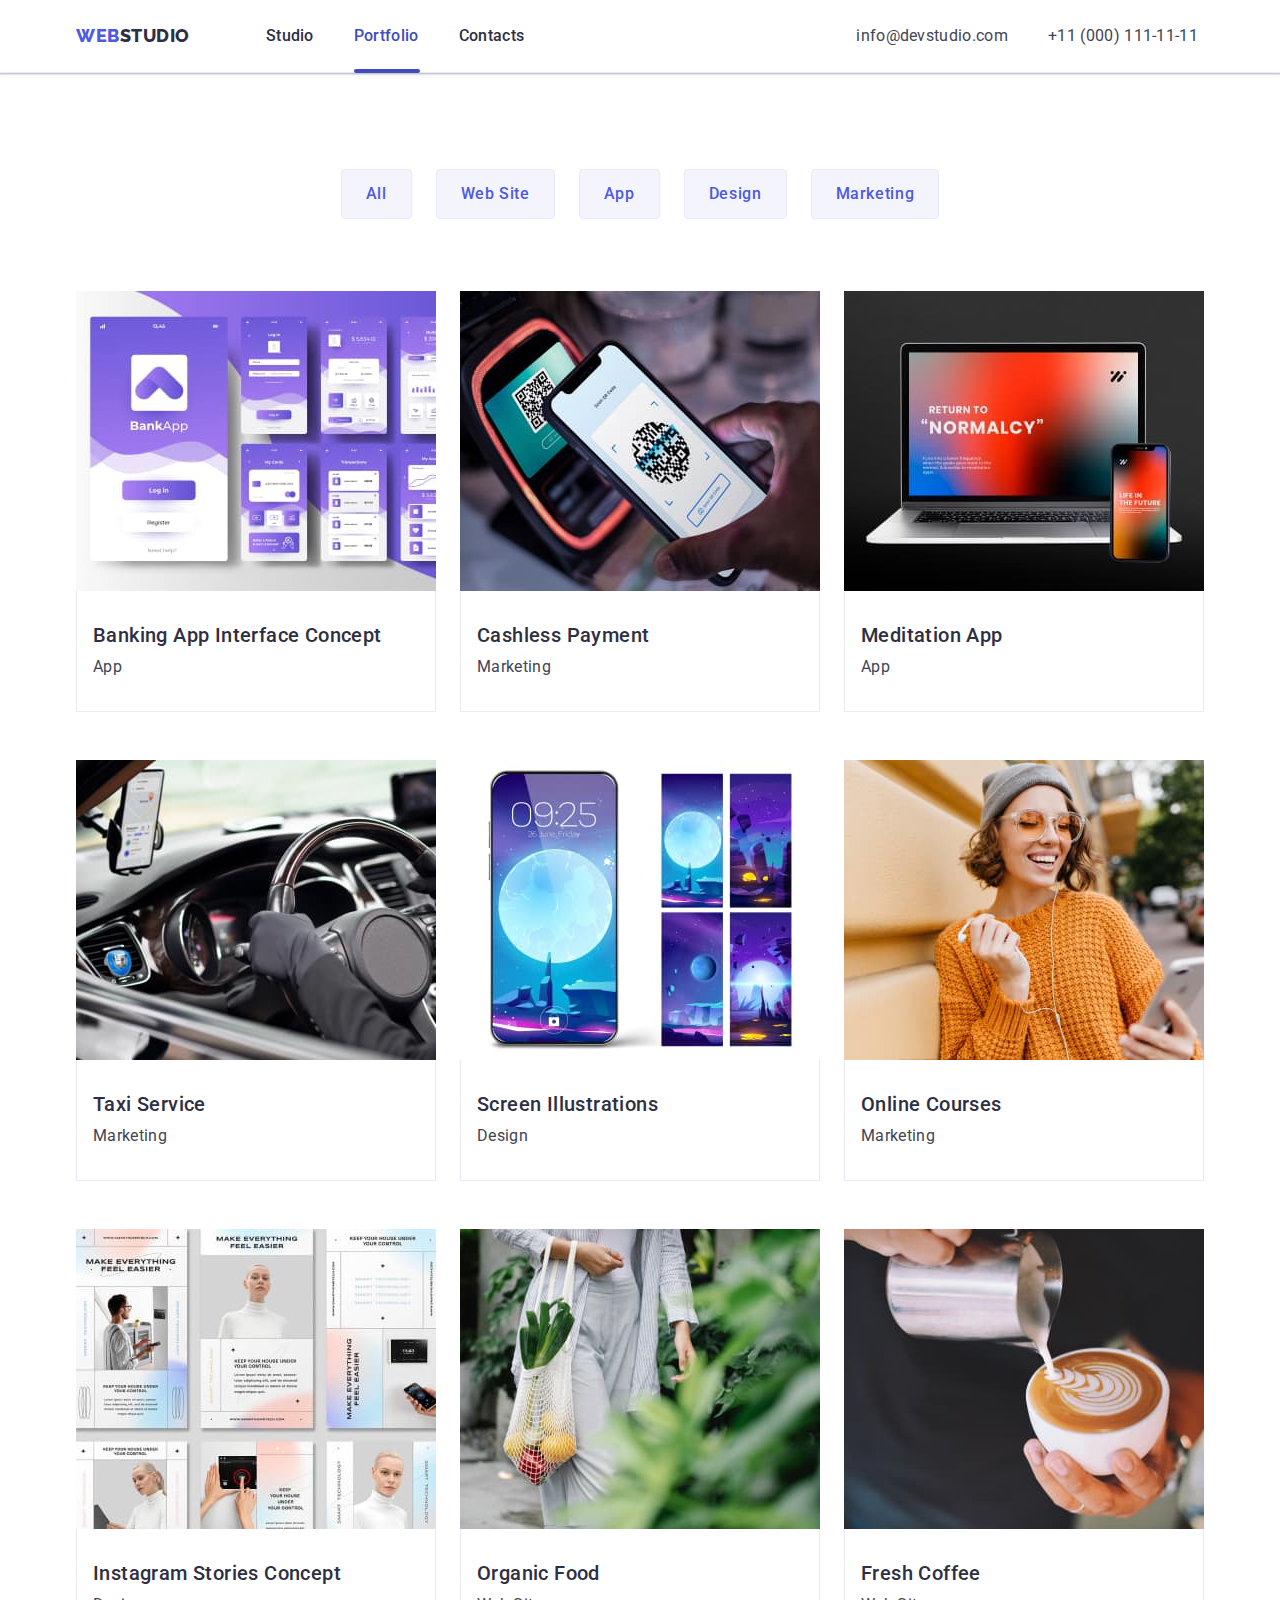
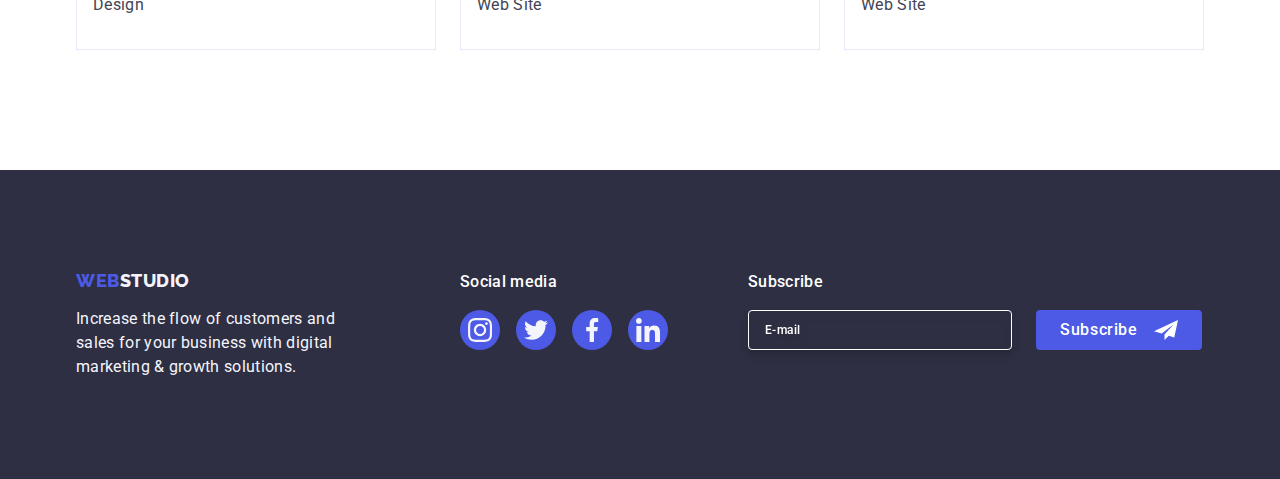
==== commit 259f9405: "Update portfolio.html" ====
--- a/portfolio.html
+++ b/portfolio.html
@@ -267,7 +267,7 @@
 
                 <p class="subscribe-text">Subscribe</p>
                 <form class="subscribe-input-block">
-                    <label for="footer-email">
+                    <label for="footer-email" class="footer-label">
                         <input type="email" name="footer-email" id="footer-email" class="footer-input"
                             placeholder="E-mail">
                     </label>
--- a/css/styles.css
+++ b/css/styles.css
@@ -685,6 +685,9 @@
     align-items: center;
 }
 
+
+.footer-label {}
+
 .footer-input {
     width: 264px;
     height: 40px;
@@ -702,9 +705,8 @@
 }
 
 .footer-input::placeholder {
-    color #ffffff;
+    color: #ffffff;
     font-size: 12px;
-
     line-height: 24px;
     letter-spacing: 0.48px;
 }
